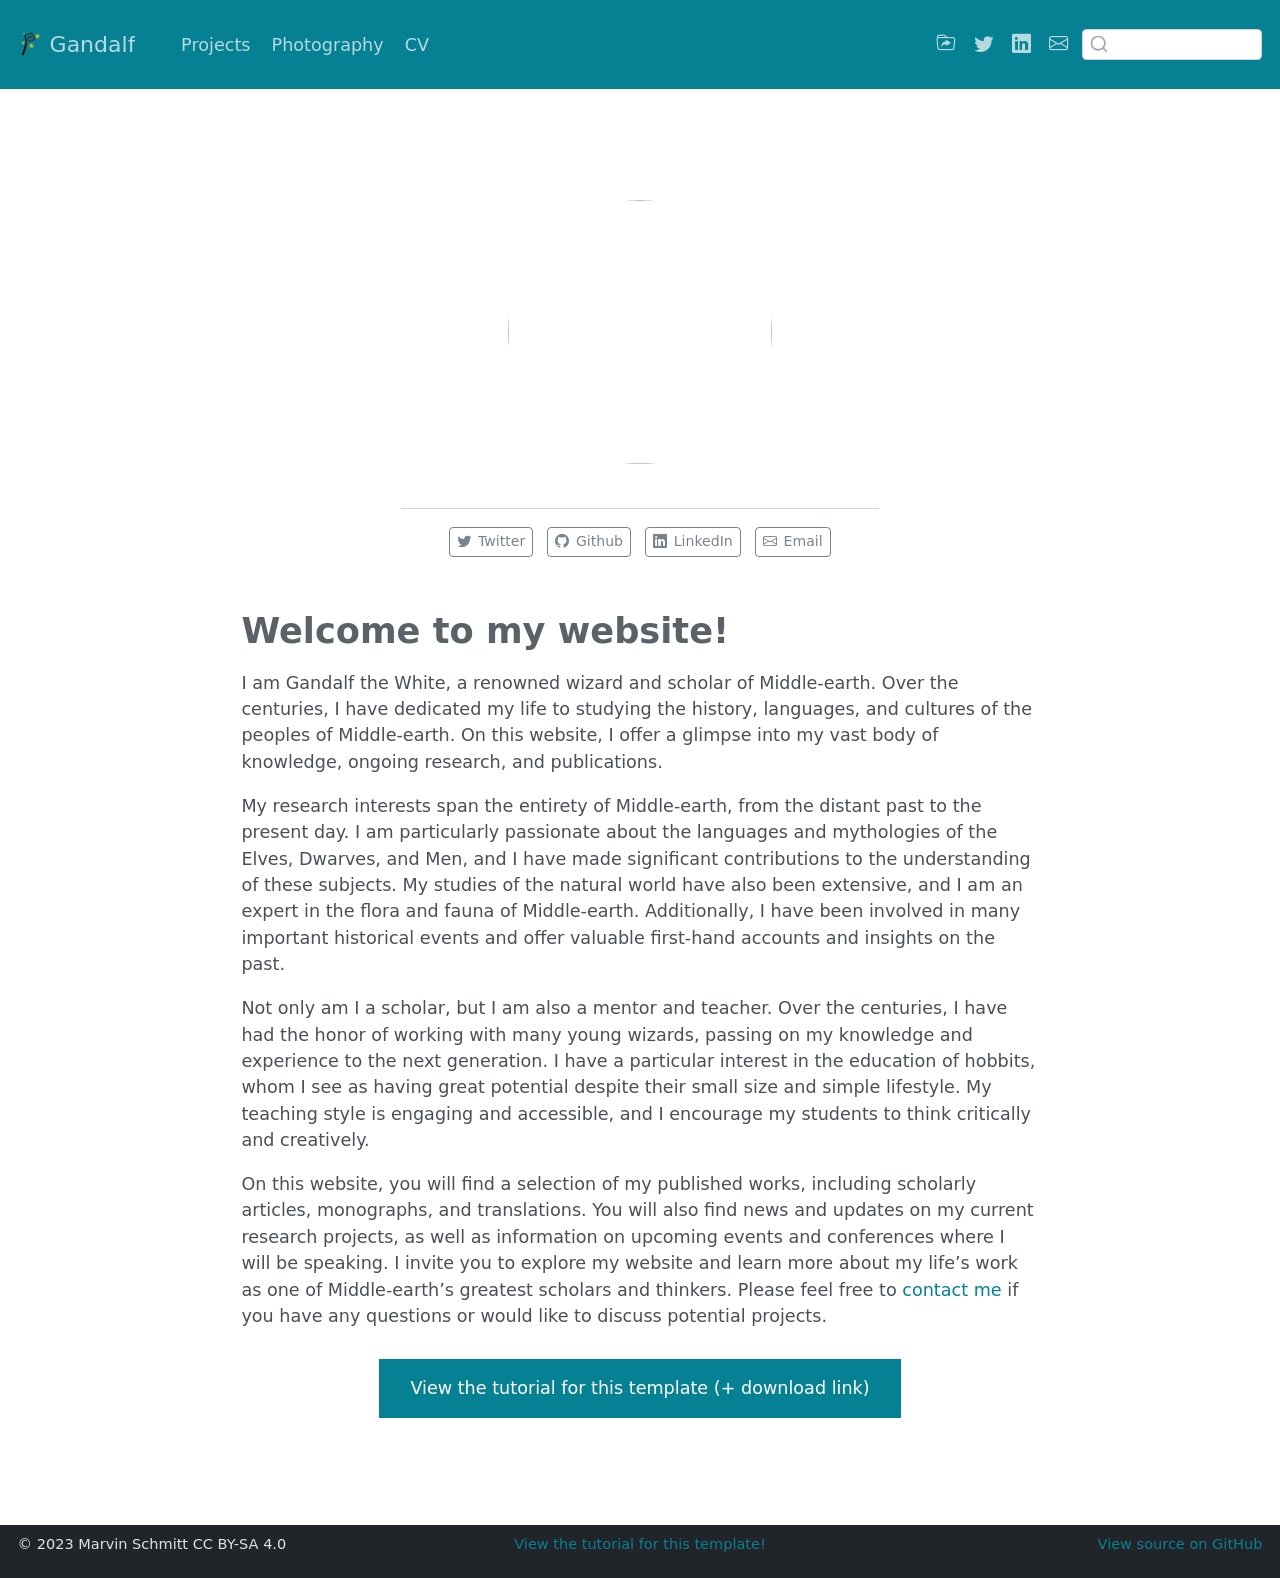
==== docs/index.html @ 6c5ce50c "Add files via upload" ====
<!DOCTYPE html>
<html xmlns="http://www.w3.org/1999/xhtml" lang="en" xml:lang="en"><head>

<meta charset="utf-8">
<meta name="generator" content="quarto-1.3.450">

<meta name="viewport" content="width=device-width, initial-scale=1.0, user-scalable=yes">


<title>Gandalf</title>
<style>
code{white-space: pre-wrap;}
span.smallcaps{font-variant: small-caps;}
div.columns{display: flex; gap: min(4vw, 1.5em);}
div.column{flex: auto; overflow-x: auto;}
div.hanging-indent{margin-left: 1.5em; text-indent: -1.5em;}
ul.task-list{list-style: none;}
ul.task-list li input[type="checkbox"] {
  width: 0.8em;
  margin: 0 0.8em 0.2em -1em; /* quarto-specific, see https://github.com/quarto-dev/quarto-cli/issues/4556 */ 
  vertical-align: middle;
}
</style>


<script src="site_libs/quarto-nav/quarto-nav.js"></script>
<script src="site_libs/clipboard/clipboard.min.js"></script>
<script src="site_libs/quarto-search/autocomplete.umd.js"></script>
<script src="site_libs/quarto-search/fuse.min.js"></script>
<script src="site_libs/quarto-search/quarto-search.js"></script>
<meta name="quarto:offset" content="./">
<link href="./img/favicon.png" rel="icon" type="image/png">
<script src="site_libs/quarto-html/quarto.js"></script>
<script src="site_libs/quarto-html/popper.min.js"></script>
<script src="site_libs/quarto-html/tippy.umd.min.js"></script>
<link href="site_libs/quarto-html/tippy.css" rel="stylesheet">
<link href="site_libs/quarto-html/quarto-syntax-highlighting.css" rel="stylesheet" id="quarto-text-highlighting-styles">
<script src="site_libs/bootstrap/bootstrap.min.js"></script>
<link href="site_libs/bootstrap/bootstrap-icons.css" rel="stylesheet">
<link href="site_libs/bootstrap/bootstrap.min.css" rel="stylesheet" id="quarto-bootstrap" data-mode="light">
<script id="quarto-search-options" type="application/json">{
  "location": "navbar",
  "copy-button": false,
  "collapse-after": 3,
  "panel-placement": "end",
  "type": "textbox",
  "limit": 20,
  "language": {
    "search-no-results-text": "No results",
    "search-matching-documents-text": "matching documents",
    "search-copy-link-title": "Copy link to search",
    "search-hide-matches-text": "Hide additional matches",
    "search-more-match-text": "more match in this document",
    "search-more-matches-text": "more matches in this document",
    "search-clear-button-title": "Clear",
    "search-detached-cancel-button-title": "Cancel",
    "search-submit-button-title": "Submit",
    "search-label": "Search"
  }
}</script>


</head>

<body class="nav-fixed fullcontent">

<div id="quarto-search-results"></div>
  <header id="quarto-header" class="headroom fixed-top">
    <nav class="navbar navbar-expand-lg navbar-dark ">
      <div class="navbar-container container-fluid">
      <div class="navbar-brand-container">
    <a href="./index.html" class="navbar-brand navbar-brand-logo">
    <img src="./img/logo.png" alt="" class="navbar-logo">
    </a>
    <a class="navbar-brand" href="./index.html">
    <span class="navbar-title">Gandalf</span>
    </a>
  </div>
            <div id="quarto-search" class="" title="Search"></div>
          <button class="navbar-toggler" type="button" data-bs-toggle="collapse" data-bs-target="#navbarCollapse" aria-controls="navbarCollapse" aria-expanded="false" aria-label="Toggle navigation" onclick="if (window.quartoToggleHeadroom) { window.quartoToggleHeadroom(); }">
  <span class="navbar-toggler-icon"></span>
</button>
          <div class="collapse navbar-collapse" id="navbarCollapse">
            <ul class="navbar-nav navbar-nav-scroll me-auto">
  <li class="nav-item">
    <a class="nav-link" href="./projects/index.html" rel="" target="">
 <span class="menu-text">Projects</span></a>
  </li>  
  <li class="nav-item">
    <a class="nav-link" href="./photography/index.html" rel="" target="">
 <span class="menu-text">Photography</span></a>
  </li>  
  <li class="nav-item">
    <a class="nav-link" href="./cv/index.html" rel="" target="">
 <span class="menu-text">CV</span></a>
  </li>  
</ul>
            <ul class="navbar-nav navbar-nav-scroll ms-auto">
  <li class="nav-item compact">
    <a class="nav-link" href="https://www.marvinschmitt.com/blog/website-tutorial-quarto/" rel="" target=""><i class="bi bi-folder-symlink" role="img">
</i> 
 <span class="menu-text"></span></a>
  </li>  
  <li class="nav-item compact">
    <a class="nav-link" href="https://twitter.com/MarvinSchmittML" rel="" target=""><i class="bi bi-twitter" role="img">
</i> 
 <span class="menu-text"></span></a>
  </li>  
  <li class="nav-item compact">
    <a class="nav-link" href="https://www.linkedin.com/in/marvin-schmitt-a85b321a2/" rel="" target=""><i class="bi bi-linkedin" role="img">
</i> 
 <span class="menu-text"></span></a>
  </li>  
  <li class="nav-item compact">
    <a class="nav-link" href="mailto:mail.marvinschmitt@gmail.com" rel="" target=""><i class="bi bi-envelope" role="img" aria-label="email">
</i> 
 <span class="menu-text"></span></a>
  </li>  
</ul>
            <div class="quarto-navbar-tools">
</div>
          </div> <!-- /navcollapse -->
      </div> <!-- /container-fluid -->
    </nav>
</header>
<!-- content -->
<div id="quarto-content" class="quarto-container page-columns page-rows-contents page-layout-article page-navbar">
<!-- sidebar -->
<!-- margin-sidebar -->
    
<!-- main -->
<main class="content" id="quarto-document-content">



<div class="quarto-about-jolla">
  <img src="img/my_image.jpg" class="about-image
  round " style="height: 15em; width: 15em;">
 <div id="about-block">
</div> 
  <hr class="about-sep">
   <div class="about-links">
  <a href="https://twitter.com/MarvinSchmittML" class="about-link" rel="" target="">
    <i class="bi bi-twitter"></i>
     <span class="about-link-text">Twitter</span>
  </a>
  <a href="https://github.com/marvinschmitt" class="about-link" rel="" target="">
    <i class="bi bi-github"></i>
     <span class="about-link-text">Github</span>
  </a>
  <a href="https://www.linkedin.com/in/marvin-schmitt-a85b321a2/" class="about-link" rel="" target="">
    <i class="bi bi-linkedin"></i>
     <span class="about-link-text">LinkedIn</span>
  </a>
  <a href="mailto:mail.marvinschmitt@gmail.com" class="about-link" rel="" target="">
    <i class="bi bi-envelope"></i>
     <span class="about-link-text">Email</span>
  </a>
</div>
</div>

<section id="welcome-to-my-website" class="level1">
<h1>Welcome to my website!</h1>
<p>I am Gandalf the White, a renowned wizard and scholar of Middle-earth. Over the centuries, I have dedicated my life to studying the history, languages, and cultures of the peoples of Middle-earth. On this website, I offer a glimpse into my vast body of knowledge, ongoing research, and publications.</p>
<p>My research interests span the entirety of Middle-earth, from the distant past to the present day. I am particularly passionate about the languages and mythologies of the Elves, Dwarves, and Men, and I have made significant contributions to the understanding of these subjects. My studies of the natural world have also been extensive, and I am an expert in the flora and fauna of Middle-earth. Additionally, I have been involved in many important historical events and offer valuable first-hand accounts and insights on the past.</p>
<p>Not only am I a scholar, but I am also a mentor and teacher. Over the centuries, I have had the honor of working with many young wizards, passing on my knowledge and experience to the next generation. I have a particular interest in the education of hobbits, whom I see as having great potential despite their small size and simple lifestyle. My teaching style is engaging and accessible, and I encourage my students to think critically and creatively.</p>
<p>On this website, you will find a selection of my published works, including scholarly articles, monographs, and translations. You will also find news and updates on my current research projects, as well as information on upcoming events and conferences where I will be speaking. I invite you to explore my website and learn more about my life’s work as one of Middle-earth’s greatest scholars and thinkers. Please feel free to <a href="mailto:mail.marvinschmitt@gmail.com">contact me</a> if you have any questions or would like to discuss potential projects.</p>
<div style="margin: 30px; text-align: center;">
<a class="btn btn-primary" href="https://www.marvinschmitt.com/blog/website-tutorial-quarto/" role="button" target="_blank" style="padding: 15px 30px;">View the tutorial for this template (+ download link)</a>
</div>



</section>

</main> <!-- /main -->
<script id="quarto-html-after-body" type="application/javascript">
window.document.addEventListener("DOMContentLoaded", function (event) {
  const toggleBodyColorMode = (bsSheetEl) => {
    const mode = bsSheetEl.getAttribute("data-mode");
    const bodyEl = window.document.querySelector("body");
    if (mode === "dark") {
      bodyEl.classList.add("quarto-dark");
      bodyEl.classList.remove("quarto-light");
    } else {
      bodyEl.classList.add("quarto-light");
      bodyEl.classList.remove("quarto-dark");
    }
  }
  const toggleBodyColorPrimary = () => {
    const bsSheetEl = window.document.querySelector("link#quarto-bootstrap");
    if (bsSheetEl) {
      toggleBodyColorMode(bsSheetEl);
    }
  }
  toggleBodyColorPrimary();  
  const isCodeAnnotation = (el) => {
    for (const clz of el.classList) {
      if (clz.startsWith('code-annotation-')) {                     
        return true;
      }
    }
    return false;
  }
  const clipboard = new window.ClipboardJS('.code-copy-button', {
    text: function(trigger) {
      const codeEl = trigger.previousElementSibling.cloneNode(true);
      for (const childEl of codeEl.children) {
        if (isCodeAnnotation(childEl)) {
          childEl.remove();
        }
      }
      return codeEl.innerText;
    }
  });
  clipboard.on('success', function(e) {
    // button target
    const button = e.trigger;
    // don't keep focus
    button.blur();
    // flash "checked"
    button.classList.add('code-copy-button-checked');
    var currentTitle = button.getAttribute("title");
    button.setAttribute("title", "Copied!");
    let tooltip;
    if (window.bootstrap) {
      button.setAttribute("data-bs-toggle", "tooltip");
      button.setAttribute("data-bs-placement", "left");
      button.setAttribute("data-bs-title", "Copied!");
      tooltip = new bootstrap.Tooltip(button, 
        { trigger: "manual", 
          customClass: "code-copy-button-tooltip",
          offset: [0, -8]});
      tooltip.show();    
    }
    setTimeout(function() {
      if (tooltip) {
        tooltip.hide();
        button.removeAttribute("data-bs-title");
        button.removeAttribute("data-bs-toggle");
        button.removeAttribute("data-bs-placement");
      }
      button.setAttribute("title", currentTitle);
      button.classList.remove('code-copy-button-checked');
    }, 1000);
    // clear code selection
    e.clearSelection();
  });
  function tippyHover(el, contentFn) {
    const config = {
      allowHTML: true,
      content: contentFn,
      maxWidth: 500,
      delay: 100,
      arrow: false,
      appendTo: function(el) {
          return el.parentElement;
      },
      interactive: true,
      interactiveBorder: 10,
      theme: 'quarto',
      placement: 'bottom-start'
    };
    window.tippy(el, config); 
  }
  const noterefs = window.document.querySelectorAll('a[role="doc-noteref"]');
  for (var i=0; i<noterefs.length; i++) {
    const ref = noterefs[i];
    tippyHover(ref, function() {
      // use id or data attribute instead here
      let href = ref.getAttribute('data-footnote-href') || ref.getAttribute('href');
      try { href = new URL(href).hash; } catch {}
      const id = href.replace(/^#\/?/, "");
      const note = window.document.getElementById(id);
      return note.innerHTML;
    });
  }
      let selectedAnnoteEl;
      const selectorForAnnotation = ( cell, annotation) => {
        let cellAttr = 'data-code-cell="' + cell + '"';
        let lineAttr = 'data-code-annotation="' +  annotation + '"';
        const selector = 'span[' + cellAttr + '][' + lineAttr + ']';
        return selector;
      }
      const selectCodeLines = (annoteEl) => {
        const doc = window.document;
        const targetCell = annoteEl.getAttribute("data-target-cell");
        const targetAnnotation = annoteEl.getAttribute("data-target-annotation");
        const annoteSpan = window.document.querySelector(selectorForAnnotation(targetCell, targetAnnotation));
        const lines = annoteSpan.getAttribute("data-code-lines").split(",");
        const lineIds = lines.map((line) => {
          return targetCell + "-" + line;
        })
        let top = null;
        let height = null;
        let parent = null;
        if (lineIds.length > 0) {
            //compute the position of the single el (top and bottom and make a div)
            const el = window.document.getElementById(lineIds[0]);
            top = el.offsetTop;
            height = el.offsetHeight;
            parent = el.parentElement.parentElement;
          if (lineIds.length > 1) {
            const lastEl = window.document.getElementById(lineIds[lineIds.length - 1]);
            const bottom = lastEl.offsetTop + lastEl.offsetHeight;
            height = bottom - top;
          }
          if (top !== null && height !== null && parent !== null) {
            // cook up a div (if necessary) and position it 
            let div = window.document.getElementById("code-annotation-line-highlight");
            if (div === null) {
              div = window.document.createElement("div");
              div.setAttribute("id", "code-annotation-line-highlight");
              div.style.position = 'absolute';
              parent.appendChild(div);
            }
            div.style.top = top - 2 + "px";
            div.style.height = height + 4 + "px";
            let gutterDiv = window.document.getElementById("code-annotation-line-highlight-gutter");
            if (gutterDiv === null) {
              gutterDiv = window.document.createElement("div");
              gutterDiv.setAttribute("id", "code-annotation-line-highlight-gutter");
              gutterDiv.style.position = 'absolute';
              const codeCell = window.document.getElementById(targetCell);
              const gutter = codeCell.querySelector('.code-annotation-gutter');
              gutter.appendChild(gutterDiv);
            }
            gutterDiv.style.top = top - 2 + "px";
            gutterDiv.style.height = height + 4 + "px";
          }
          selectedAnnoteEl = annoteEl;
        }
      };
      const unselectCodeLines = () => {
        const elementsIds = ["code-annotation-line-highlight", "code-annotation-line-highlight-gutter"];
        elementsIds.forEach((elId) => {
          const div = window.document.getElementById(elId);
          if (div) {
            div.remove();
          }
        });
        selectedAnnoteEl = undefined;
      };
      // Attach click handler to the DT
      const annoteDls = window.document.querySelectorAll('dt[data-target-cell]');
      for (const annoteDlNode of annoteDls) {
        annoteDlNode.addEventListener('click', (event) => {
          const clickedEl = event.target;
          if (clickedEl !== selectedAnnoteEl) {
            unselectCodeLines();
            const activeEl = window.document.querySelector('dt[data-target-cell].code-annotation-active');
            if (activeEl) {
              activeEl.classList.remove('code-annotation-active');
            }
            selectCodeLines(clickedEl);
            clickedEl.classList.add('code-annotation-active');
          } else {
            // Unselect the line
            unselectCodeLines();
            clickedEl.classList.remove('code-annotation-active');
          }
        });
      }
  const findCites = (el) => {
    const parentEl = el.parentElement;
    if (parentEl) {
      const cites = parentEl.dataset.cites;
      if (cites) {
        return {
          el,
          cites: cites.split(' ')
        };
      } else {
        return findCites(el.parentElement)
      }
    } else {
      return undefined;
    }
  };
  var bibliorefs = window.document.querySelectorAll('a[role="doc-biblioref"]');
  for (var i=0; i<bibliorefs.length; i++) {
    const ref = bibliorefs[i];
    const citeInfo = findCites(ref);
    if (citeInfo) {
      tippyHover(citeInfo.el, function() {
        var popup = window.document.createElement('div');
        citeInfo.cites.forEach(function(cite) {
          var citeDiv = window.document.createElement('div');
          citeDiv.classList.add('hanging-indent');
          citeDiv.classList.add('csl-entry');
          var biblioDiv = window.document.getElementById('ref-' + cite);
          if (biblioDiv) {
            citeDiv.innerHTML = biblioDiv.innerHTML;
          }
          popup.appendChild(citeDiv);
        });
        return popup.innerHTML;
      });
    }
  }
});
</script>
</div> <!-- /content -->
<footer class="footer">
  <div class="nav-footer">
    <div class="nav-footer-left"><span class="faux-block">© 2023 Marvin Schmitt CC BY-SA 4.0</span></div>   
    <div class="nav-footer-center"><span class="faux-block"><a href="https://www.marvinschmitt.com/blog/website-tutorial-quarto/">View the tutorial for this template!</a></span></div>
    <div class="nav-footer-right"><span class="faux-block"><a href="https://github.com/marvinschmitt/quarto-website-template/">View source on GitHub</a></span></div>
  </div>
</footer>



</body></html>
---- docs/site_libs/quarto-html/tippy.css ----
.tippy-box[data-animation=fade][data-state=hidden]{opacity:0}[data-tippy-root]{max-width:calc(100vw - 10px)}.tippy-box{position:relative;background-color:#333;color:#fff;border-radius:4px;font-size:14px;line-height:1.4;white-space:normal;outline:0;transition-property:transform,visibility,opacity}.tippy-box[data-placement^=top]>.tippy-arrow{bottom:0}.tippy-box[data-placement^=top]>.tippy-arrow:before{bottom:-7px;left:0;border-width:8px 8px 0;border-top-color:initial;transform-origin:center top}.tippy-box[data-placement^=bottom]>.tippy-arrow{top:0}.tippy-box[data-placement^=bottom]>.tippy-arrow:before{top:-7px;left:0;border-width:0 8px 8px;border-bottom-color:initial;transform-origin:center bottom}.tippy-box[data-placement^=left]>.tippy-arrow{right:0}.tippy-box[data-placement^=left]>.tippy-arrow:before{border-width:8px 0 8px 8px;border-left-color:initial;right:-7px;transform-origin:center left}.tippy-box[data-placement^=right]>.tippy-arrow{left:0}.tippy-box[data-placement^=right]>.tippy-arrow:before{left:-7px;border-width:8px 8px 8px 0;border-right-color:initial;transform-origin:center right}.tippy-box[data-inertia][data-state=visible]{transition-timing-function:cubic-bezier(.54,1.5,.38,1.11)}.tippy-arrow{width:16px;height:16px;color:#333}.tippy-arrow:before{content:"";position:absolute;border-color:transparent;border-style:solid}.tippy-content{position:relative;padding:5px 9px;z-index:1}
---- docs/site_libs/quarto-html/quarto-syntax-highlighting.css ----
/* quarto syntax highlight colors */
:root {
  --quarto-hl-ot-color: #003B4F;
  --quarto-hl-at-color: #657422;
  --quarto-hl-ss-color: #20794D;
  --quarto-hl-an-color: #5E5E5E;
  --quarto-hl-fu-color: #4758AB;
  --quarto-hl-st-color: #20794D;
  --quarto-hl-cf-color: #003B4F;
  --quarto-hl-op-color: #5E5E5E;
  --quarto-hl-er-color: #AD0000;
  --quarto-hl-bn-color: #AD0000;
  --quarto-hl-al-color: #AD0000;
  --quarto-hl-va-color: #111111;
  --quarto-hl-bu-color: inherit;
  --quarto-hl-ex-color: inherit;
  --quarto-hl-pp-color: #AD0000;
  --quarto-hl-in-color: #5E5E5E;
  --quarto-hl-vs-color: #20794D;
  --quarto-hl-wa-color: #5E5E5E;
  --quarto-hl-do-color: #5E5E5E;
  --quarto-hl-im-color: #00769E;
  --quarto-hl-ch-color: #20794D;
  --quarto-hl-dt-color: #AD0000;
  --quarto-hl-fl-color: #AD0000;
  --quarto-hl-co-color: #5E5E5E;
  --quarto-hl-cv-color: #5E5E5E;
  --quarto-hl-cn-color: #8f5902;
  --quarto-hl-sc-color: #5E5E5E;
  --quarto-hl-dv-color: #AD0000;
  --quarto-hl-kw-color: #003B4F;
}

/* other quarto variables */
:root {
  --quarto-font-monospace: SFMono-Regular, Menlo, Monaco, Consolas, "Liberation Mono", "Courier New", monospace;
}

pre > code.sourceCode > span {
  color: #003B4F;
}

code span {
  color: #003B4F;
}

code.sourceCode > span {
  color: #003B4F;
}

div.sourceCode,
div.sourceCode pre.sourceCode {
  color: #003B4F;
}

code span.ot {
  color: #003B4F;
  font-style: inherit;
}

code span.at {
  color: #657422;
  font-style: inherit;
}

code span.ss {
  color: #20794D;
  font-style: inherit;
}

code span.an {
  color: #5E5E5E;
  font-style: inherit;
}

code span.fu {
  color: #4758AB;
  font-style: inherit;
}

code span.st {
  color: #20794D;
  font-style: inherit;
}

code span.cf {
  color: #003B4F;
  font-style: inherit;
}

code span.op {
  color: #5E5E5E;
  font-style: inherit;
}

code span.er {
  color: #AD0000;
  font-style: inherit;
}

code span.bn {
  color: #AD0000;
  font-style: inherit;
}

code span.al {
  color: #AD0000;
  font-style: inherit;
}

code span.va {
  color: #111111;
  font-style: inherit;
}

code span.bu {
  font-style: inherit;
}

code span.ex {
  font-style: inherit;
}

code span.pp {
  color: #AD0000;
  font-style: inherit;
}

code span.in {
  color: #5E5E5E;
  font-style: inherit;
}

code span.vs {
  color: #20794D;
  font-style: inherit;
}

code span.wa {
  color: #5E5E5E;
  font-style: italic;
}

code span.do {
  color: #5E5E5E;
  font-style: italic;
}

code span.im {
  color: #00769E;
  font-style: inherit;
}

code span.ch {
  color: #20794D;
  font-style: inherit;
}

code span.dt {
  color: #AD0000;
  font-style: inherit;
}

code span.fl {
  color: #AD0000;
  font-style: inherit;
}

code span.co {
  color: #5E5E5E;
  font-style: inherit;
}

code span.cv {
  color: #5E5E5E;
  font-style: italic;
}

code span.cn {
  color: #8f5902;
  font-style: inherit;
}

code span.sc {
  color: #5E5E5E;
  font-style: inherit;
}

code span.dv {
  color: #AD0000;
  font-style: inherit;
}

code span.kw {
  color: #003B4F;
  font-style: inherit;
}

.prevent-inlining {
  content: "</";
}

/*# sourceMappingURL=debc5d5d77c3f9108843748ff7464032.css.map */
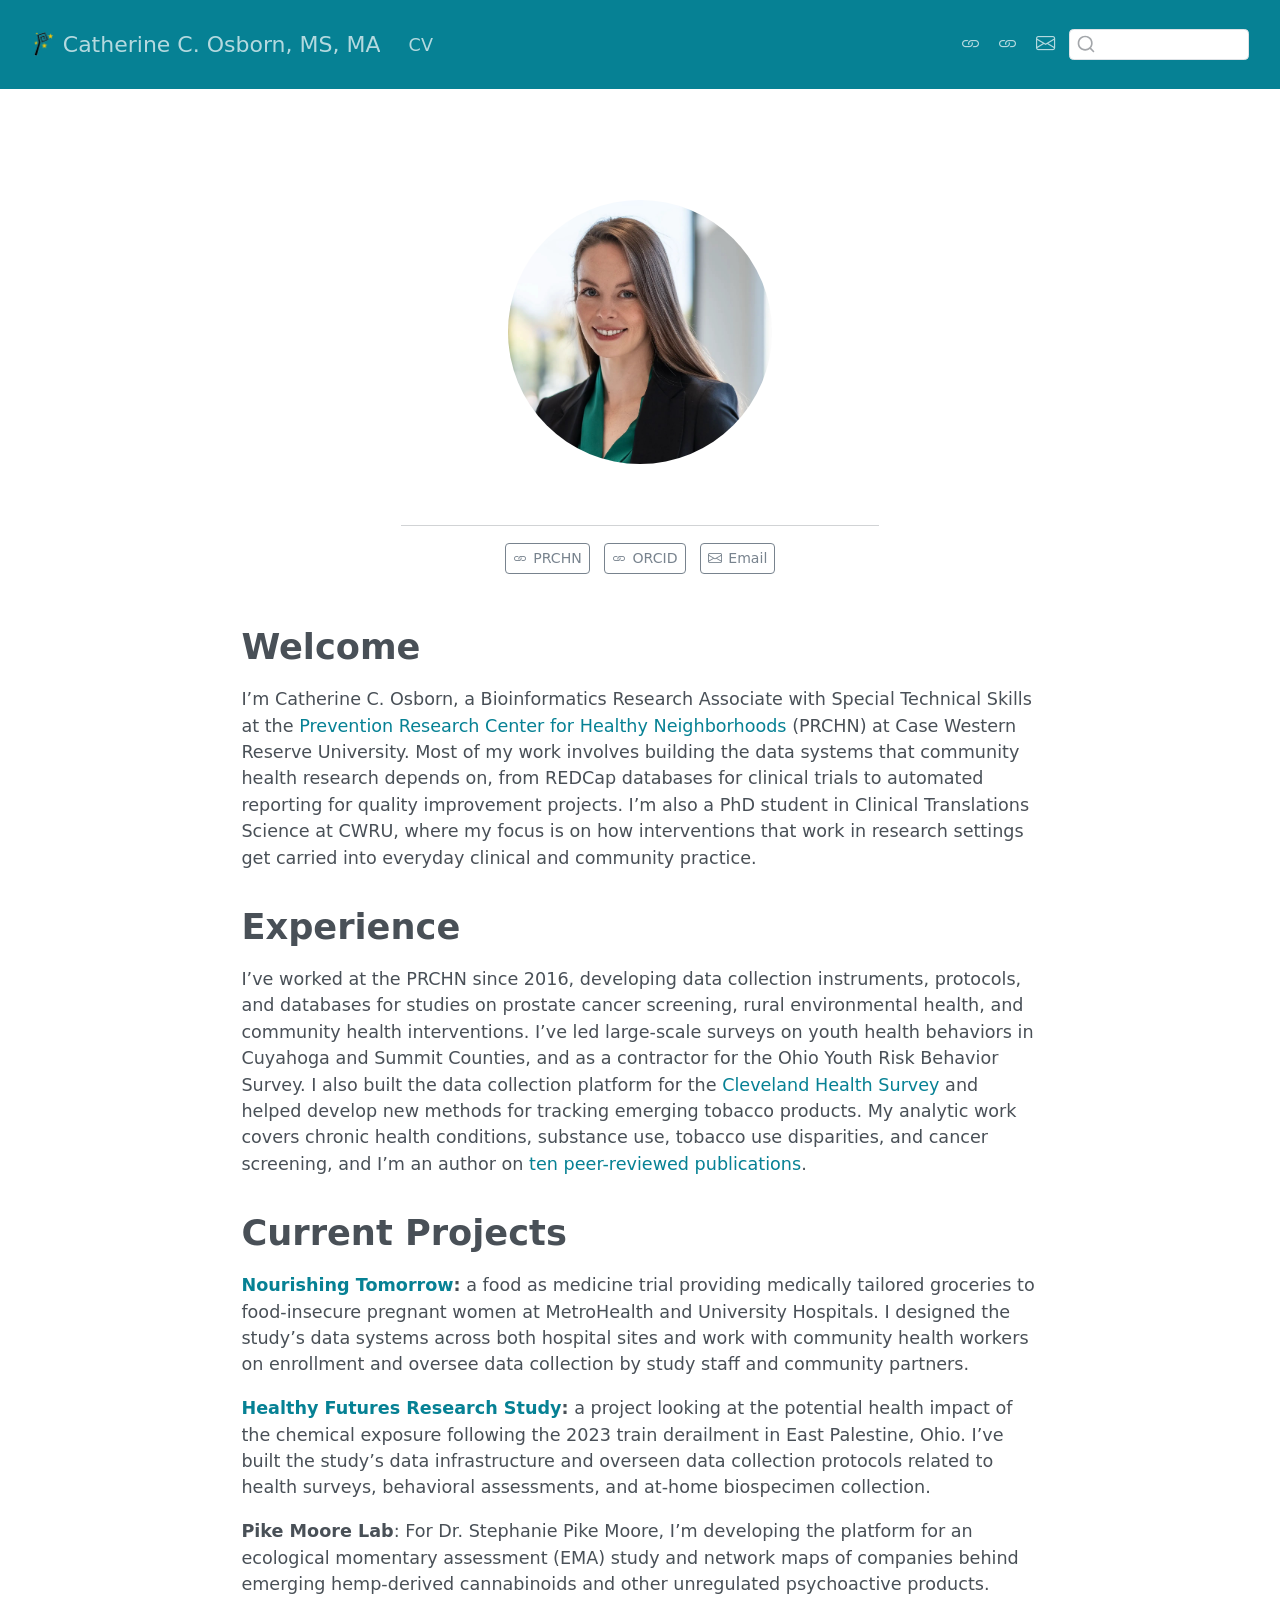
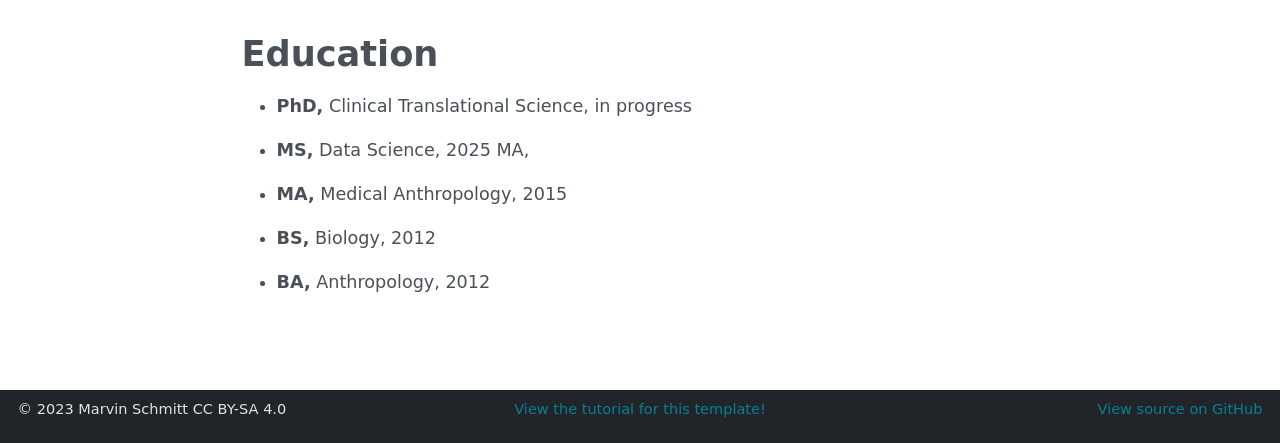
==== commit fc546a48: "Add files via upload" ====
--- a/docs/index.html
+++ b/docs/index.html
@@ -2,17 +2,23 @@
 <html xmlns="http://www.w3.org/1999/xhtml" lang="en" xml:lang="en"><head>
 
 <meta charset="utf-8">
-<meta name="generator" content="quarto-1.3.450">
+<meta name="generator" content="quarto-1.10.18">
 
 <meta name="viewport" content="width=device-width, initial-scale=1.0, user-scalable=yes">
 
 
-<title>Gandalf</title>
+<title>Catherine C. Osborn, MS, MA</title>
 <style>
-code{white-space: pre-wrap;}
+/* Default styles provided by pandoc.
+** See https://pandoc.org/MANUAL.html#variables-for-html for config info.
+*/
 span.smallcaps{font-variant: small-caps;}
-div.columns{display: flex; gap: min(4vw, 1.5em);}
-div.column{flex: auto; overflow-x: auto;}
+div.columns{display: flex; gap: 1.5em;}
+div.column{flex: auto;}
+@media screen {
+div.columns{gap: min(4vw, 1.5em);}
+div.column{overflow-x: auto;}
+}
 div.hanging-indent{margin-left: 1.5em; text-indent: -1.5em;}
 ul.task-list{list-style: none;}
 ul.task-list li input[type="checkbox"] {
@@ -30,21 +36,27 @@
 <script src="site_libs/quarto-search/quarto-search.js"></script>
 <meta name="quarto:offset" content="./">
 <link href="./img/favicon.png" rel="icon" type="image/png">
-<script src="site_libs/quarto-html/quarto.js"></script>
+<script src="site_libs/quarto-html/quarto.js" type="module"></script>
+<script src="site_libs/quarto-html/tabsets/tabsets.js" type="module"></script>
 <script src="site_libs/quarto-html/popper.min.js"></script>
 <script src="site_libs/quarto-html/tippy.umd.min.js"></script>
 <link href="site_libs/quarto-html/tippy.css" rel="stylesheet">
-<link href="site_libs/quarto-html/quarto-syntax-highlighting.css" rel="stylesheet" id="quarto-text-highlighting-styles">
+<link href="site_libs/quarto-html/quarto-syntax-highlighting-64a204ab8560d761af7679ceaba22944.css" rel="stylesheet" id="quarto-text-highlighting-styles">
 <script src="site_libs/bootstrap/bootstrap.min.js"></script>
 <link href="site_libs/bootstrap/bootstrap-icons.css" rel="stylesheet">
-<link href="site_libs/bootstrap/bootstrap.min.css" rel="stylesheet" id="quarto-bootstrap" data-mode="light">
+<link href="site_libs/bootstrap/bootstrap-b8b36463dbcfc0c9443b5ac0874d65e4.min.css" rel="stylesheet" append-hash="true" id="quarto-bootstrap" data-mode="light">
 <script id="quarto-search-options" type="application/json">{
   "location": "navbar",
   "copy-button": false,
   "collapse-after": 3,
   "panel-placement": "end",
   "type": "textbox",
-  "limit": 20,
+  "limit": 50,
+  "keyboard-shortcut": [
+    "f",
+    "/",
+    "s"
+  ],
   "language": {
     "search-no-results-text": "No results",
     "search-matching-documents-text": "matching documents",
@@ -53,6 +65,7 @@
     "search-more-match-text": "more match in this document",
     "search-more-matches-text": "more matches in this document",
     "search-clear-button-title": "Clear",
+    "search-text-placeholder": "",
     "search-detached-cancel-button-title": "Cancel",
     "search-submit-button-title": "Submit",
     "search-label": "Search"
@@ -62,64 +75,52 @@
 
 </head>
 
-<body class="nav-fixed fullcontent">
+<body class="nav-fixed fullcontent quarto-light">
 
 <div id="quarto-search-results"></div>
   <header id="quarto-header" class="headroom fixed-top">
-    <nav class="navbar navbar-expand-lg navbar-dark ">
+    <nav class="navbar navbar-expand-lg " data-bs-theme="dark">
       <div class="navbar-container container-fluid">
-      <div class="navbar-brand-container">
+      <div class="navbar-brand-container mx-auto">
     <a href="./index.html" class="navbar-brand navbar-brand-logo">
-    <img src="./img/logo.png" alt="" class="navbar-logo">
+    <img src="./img/logo.png" alt="" class="navbar-logo light-content">
+    <img src="./img/logo.png" alt="" class="navbar-logo dark-content">
     </a>
     <a class="navbar-brand" href="./index.html">
-    <span class="navbar-title">Gandalf</span>
+    <span class="navbar-title">Catherine C. Osborn, MS, MA</span>
     </a>
   </div>
             <div id="quarto-search" class="" title="Search"></div>
-          <button class="navbar-toggler" type="button" data-bs-toggle="collapse" data-bs-target="#navbarCollapse" aria-controls="navbarCollapse" aria-expanded="false" aria-label="Toggle navigation" onclick="if (window.quartoToggleHeadroom) { window.quartoToggleHeadroom(); }">
+          <button class="navbar-toggler" type="button" data-bs-toggle="collapse" data-bs-target="#navbarCollapse" aria-controls="navbarCollapse" role="menu" aria-expanded="false" aria-label="Toggle navigation" onclick="if (window.quartoToggleHeadroom) { window.quartoToggleHeadroom(); }">
   <span class="navbar-toggler-icon"></span>
 </button>
           <div class="collapse navbar-collapse" id="navbarCollapse">
             <ul class="navbar-nav navbar-nav-scroll me-auto">
   <li class="nav-item">
-    <a class="nav-link" href="./projects/index.html" rel="" target="">
- <span class="menu-text">Projects</span></a>
-  </li>  
-  <li class="nav-item">
-    <a class="nav-link" href="./photography/index.html" rel="" target="">
- <span class="menu-text">Photography</span></a>
-  </li>  
-  <li class="nav-item">
-    <a class="nav-link" href="./cv/index.html" rel="" target="">
- <span class="menu-text">CV</span></a>
+    <a class="nav-link" href="./cv/index.html"> 
+<span class="menu-text">CV</span></a>
   </li>  
 </ul>
             <ul class="navbar-nav navbar-nav-scroll ms-auto">
   <li class="nav-item compact">
-    <a class="nav-link" href="https://www.marvinschmitt.com/blog/website-tutorial-quarto/" rel="" target=""><i class="bi bi-folder-symlink" role="img">
+    <a class="nav-link" href="https://prchn.org/"> <i class="bi bi-link" role="img">
 </i> 
- <span class="menu-text"></span></a>
+<span class="menu-text"></span></a>
   </li>  
   <li class="nav-item compact">
-    <a class="nav-link" href="https://twitter.com/MarvinSchmittML" rel="" target=""><i class="bi bi-twitter" role="img">
+    <a class="nav-link" href="https://orcid.org/0000-0001-6162-7315"> <i class="bi bi-link" role="img">
 </i> 
- <span class="menu-text"></span></a>
+<span class="menu-text"></span></a>
   </li>  
   <li class="nav-item compact">
-    <a class="nav-link" href="https://www.linkedin.com/in/marvin-schmitt-a85b321a2/" rel="" target=""><i class="bi bi-linkedin" role="img">
+    <a class="nav-link" href="mailto:catherine.osborn@case.edu"> <i class="bi bi-envelope" role="img" aria-label="email">
 </i> 
- <span class="menu-text"></span></a>
-  </li>  
-  <li class="nav-item compact">
-    <a class="nav-link" href="mailto:mail.marvinschmitt@gmail.com" rel="" target=""><i class="bi bi-envelope" role="img" aria-label="email">
-</i> 
- <span class="menu-text"></span></a>
+<span class="menu-text"></span></a>
   </li>  
 </ul>
+          </div> <!-- /navcollapse -->
             <div class="quarto-navbar-tools">
 </div>
-          </div> <!-- /navcollapse -->
       </div> <!-- /container-fluid -->
     </nav>
 </header>
@@ -133,41 +134,52 @@
 
 
 
+
 <div class="quarto-about-jolla">
-  <img src="img/my_image.jpg" class="about-image
+  <img src="img/cosborn.jpeg" class="about-image
   round " style="height: 15em; width: 15em;">
- <div id="about-block">
+ <header id="title-block-header" class="quarto-title-block"></header><div id="about-block">
 </div> 
   <hr class="about-sep">
    <div class="about-links">
-  <a href="https://twitter.com/MarvinSchmittML" class="about-link" rel="" target="">
-    <i class="bi bi-twitter"></i>
-     <span class="about-link-text">Twitter</span>
+  <a href="https://prchn.org/" class="about-link" rel="" target="">
+    <i class="bi bi-link"></i>
+     <span class="about-link-text">PRCHN</span>
   </a>
-  <a href="https://github.com/marvinschmitt" class="about-link" rel="" target="">
-    <i class="bi bi-github"></i>
-     <span class="about-link-text">Github</span>
+  <a href="https://orcid.org/0000-0001-6162-7315" class="about-link" rel="" target="">
+    <i class="bi bi-link"></i>
+     <span class="about-link-text">ORCID</span>
   </a>
-  <a href="https://www.linkedin.com/in/marvin-schmitt-a85b321a2/" class="about-link" rel="" target="">
-    <i class="bi bi-linkedin"></i>
-     <span class="about-link-text">LinkedIn</span>
-  </a>
-  <a href="mailto:mail.marvinschmitt@gmail.com" class="about-link" rel="" target="">
+  <a href="mailto:catherine.osborn@case.edu" class="about-link" rel="" target="">
     <i class="bi bi-envelope"></i>
      <span class="about-link-text">Email</span>
   </a>
 </div>
 </div>
 
-<section id="welcome-to-my-website" class="level1">
-<h1>Welcome to my website!</h1>
-<p>I am Gandalf the White, a renowned wizard and scholar of Middle-earth. Over the centuries, I have dedicated my life to studying the history, languages, and cultures of the peoples of Middle-earth. On this website, I offer a glimpse into my vast body of knowledge, ongoing research, and publications.</p>
-<p>My research interests span the entirety of Middle-earth, from the distant past to the present day. I am particularly passionate about the languages and mythologies of the Elves, Dwarves, and Men, and I have made significant contributions to the understanding of these subjects. My studies of the natural world have also been extensive, and I am an expert in the flora and fauna of Middle-earth. Additionally, I have been involved in many important historical events and offer valuable first-hand accounts and insights on the past.</p>
-<p>Not only am I a scholar, but I am also a mentor and teacher. Over the centuries, I have had the honor of working with many young wizards, passing on my knowledge and experience to the next generation. I have a particular interest in the education of hobbits, whom I see as having great potential despite their small size and simple lifestyle. My teaching style is engaging and accessible, and I encourage my students to think critically and creatively.</p>
-<p>On this website, you will find a selection of my published works, including scholarly articles, monographs, and translations. You will also find news and updates on my current research projects, as well as information on upcoming events and conferences where I will be speaking. I invite you to explore my website and learn more about my life’s work as one of Middle-earth’s greatest scholars and thinkers. Please feel free to <a href="mailto:mail.marvinschmitt@gmail.com">contact me</a> if you have any questions or would like to discuss potential projects.</p>
-<div style="margin: 30px; text-align: center;">
-<a class="btn btn-primary" href="https://www.marvinschmitt.com/blog/website-tutorial-quarto/" role="button" target="_blank" style="padding: 15px 30px;">View the tutorial for this template (+ download link)</a>
-</div>
+<section id="welcome" class="level1">
+<h1>Welcome</h1>
+<p>I’m Catherine C. Osborn, a Bioinformatics Research Associate with Special Technical Skills at the <a href="https://prchn.org/">Prevention Research Center for Healthy Neighborhoods</a> (PRCHN) at Case Western Reserve University. Most of my work involves building the data systems that community health research depends on, from REDCap databases for clinical trials to automated reporting for quality improvement projects. I’m also a PhD student in Clinical Translations Science at CWRU, where my focus is on how interventions that work in research settings get carried into everyday clinical and community practice.</p>
+</section>
+<section id="experience" class="level1">
+<h1>Experience</h1>
+<p>I’ve worked at the PRCHN since 2016, developing data collection instruments, protocols, and databases for studies on prostate cancer screening, rural environmental health, and community health interventions. I’ve led large-scale surveys on youth health behaviors in Cuyahoga and Summit Counties, and as a contractor for the Ohio Youth Risk Behavior Survey. I also built the data collection platform for the <a href="https://prchn.org/clehealthsurvey/">Cleveland Health Survey</a> and helped develop new methods for tracking emerging tobacco products. My analytic work covers chronic health conditions, substance use, tobacco use disparities, and cancer screening, and I’m an author on <a href="https://orcid.org/0000-0001-6162-7315">ten peer-reviewed publications</a>.</p>
+</section>
+<section id="current-projects" class="level1">
+<h1>Current Projects</h1>
+<p><a href="https://case.edu/medicine/about/newsroom/our-latest-news/food-medicine-program-awarded-38m-federal-grant-support-health-and-nutrition-low-income-high-risk-pregnant-women"><strong>Nourishing Tomorrow</strong></a><strong>:</strong> a food as medicine trial providing medically tailored groceries to food-insecure pregnant women at MetroHealth and University Hospitals. I designed the study’s data systems across both hospital sites and work with community health workers on enrollment and oversee data collection by study staff and community partners.</p>
+<p><a href="https://case.edu/cancer/connect-community/healthy-futures-research"><strong>Healthy Futures Research Study</strong></a><strong>:</strong> a project looking at the potential health impact of the chemical exposure following the 2023 train derailment in East Palestine, Ohio. I’ve built the study’s data infrastructure and overseen data collection protocols related to health surveys, behavioral assessments, and at-home biospecimen collection.</p>
+<p><strong>Pike Moore Lab</strong>: For Dr.&nbsp;Stephanie Pike Moore, I’m developing the platform for an ecological momentary assessment (EMA) study and network maps of companies behind emerging hemp-derived cannabinoids and other unregulated psychoactive products.</p>
+</section>
+<section id="education" class="level1">
+<h1>Education</h1>
+<ul>
+<li><p><strong>PhD,</strong> Clinical Translational Science, in progress</p></li>
+<li><p><strong>MS,</strong> Data Science, 2025 MA,</p></li>
+<li><p><strong>MA,</strong> Medical Anthropology, 2015</p></li>
+<li><p><strong>BS,</strong> Biology, 2012</p></li>
+<li><p><strong>BA,</strong> Anthropology, 2012</p></li>
+</ul>
 
 
 
@@ -175,36 +187,51 @@
 
 </main> <!-- /main -->
 <script id="quarto-html-after-body" type="application/javascript">
-window.document.addEventListener("DOMContentLoaded", function (event) {
-  const toggleBodyColorMode = (bsSheetEl) => {
-    const mode = bsSheetEl.getAttribute("data-mode");
-    const bodyEl = window.document.querySelector("body");
-    if (mode === "dark") {
-      bodyEl.classList.add("quarto-dark");
-      bodyEl.classList.remove("quarto-light");
-    } else {
-      bodyEl.classList.add("quarto-light");
-      bodyEl.classList.remove("quarto-dark");
-    }
-  }
-  const toggleBodyColorPrimary = () => {
-    const bsSheetEl = window.document.querySelector("link#quarto-bootstrap");
-    if (bsSheetEl) {
-      toggleBodyColorMode(bsSheetEl);
-    }
-  }
-  toggleBodyColorPrimary();  
-  const isCodeAnnotation = (el) => {
-    for (const clz of el.classList) {
-      if (clz.startsWith('code-annotation-')) {                     
-        return true;
-      }
-    }
-    return false;
-  }
-  const clipboard = new window.ClipboardJS('.code-copy-button', {
-    text: function(trigger) {
-      const codeEl = trigger.previousElementSibling.cloneNode(true);
+  window.document.addEventListener("DOMContentLoaded", function (event) {
+    const isCodeAnnotation = (el) => {
+      for (const clz of el.classList) {
+        if (clz.startsWith('code-annotation-')) {                     
+          return true;
+        }
+      }
+      return false;
+    }
+    const onCopySuccess = function(e) {
+      // button target
+      const button = e.trigger;
+      // don't keep focus
+      button.blur();
+      // flash "checked"
+      button.classList.add('code-copy-button-checked');
+      var currentTitle = button.getAttribute("title");
+      button.setAttribute("title", "Copied!");
+      let tooltip;
+      if (window.bootstrap) {
+        button.setAttribute("data-bs-toggle", "tooltip");
+        button.setAttribute("data-bs-placement", "left");
+        button.setAttribute("data-bs-title", "Copied!");
+        tooltip = new bootstrap.Tooltip(button, 
+          { trigger: "manual", 
+            customClass: "code-copy-button-tooltip",
+            offset: [0, -8]});
+        tooltip.show();    
+      }
+      setTimeout(function() {
+        if (tooltip) {
+          tooltip.hide();
+          button.removeAttribute("data-bs-title");
+          button.removeAttribute("data-bs-toggle");
+          button.removeAttribute("data-bs-placement");
+        }
+        button.setAttribute("title", currentTitle);
+        button.classList.remove('code-copy-button-checked');
+      }, 1000);
+      // clear code selection
+      e.clearSelection();
+    }
+    const getTextToCopy = function(trigger) {
+      const outerScaffold = trigger.parentElement.cloneNode(true);
+      const codeEl = outerScaffold.querySelector('code');
       for (const childEl of codeEl.children) {
         if (isCodeAnnotation(childEl)) {
           childEl.remove();
@@ -212,203 +239,362 @@
       }
       return codeEl.innerText;
     }
+    const clipboard = new window.ClipboardJS('.code-copy-button:not([data-in-quarto-modal])', {
+      text: getTextToCopy
+    });
+    clipboard.on('success', onCopySuccess);
+    if (window.document.getElementById('quarto-embedded-source-code-modal')) {
+      const clipboardModal = new window.ClipboardJS('.code-copy-button[data-in-quarto-modal]', {
+        text: getTextToCopy,
+        container: window.document.getElementById('quarto-embedded-source-code-modal')
+      });
+      clipboardModal.on('success', onCopySuccess);
+    }
+      var localhostRegex = new RegExp(/^(?:http|https):\/\/localhost\:?[0-9]*\//);
+      var mailtoRegex = new RegExp(/^mailto:/);
+        var filterRegex = new RegExp('/' + window.location.host + '/');
+      var isInternal = (href) => {
+          return filterRegex.test(href) || localhostRegex.test(href) || mailtoRegex.test(href);
+      }
+      // Inspect non-navigation links and adorn them if external
+     var links = window.document.querySelectorAll('a[href]:not(.nav-link):not(.navbar-brand):not(.toc-action):not(.sidebar-link):not(.sidebar-item-toggle):not(.pagination-link):not(.no-external):not([aria-hidden]):not(.dropdown-item):not(.quarto-navigation-tool):not(.about-link)');
+      for (var i=0; i<links.length; i++) {
+        const link = links[i];
+        if (!isInternal(link.href)) {
+          // undo the damage that might have been done by quarto-nav.js in the case of
+          // links that we want to consider external
+          if (link.dataset.originalHref !== undefined) {
+            link.href = link.dataset.originalHref;
+          }
+        }
+      }
+    function tippyHover(el, contentFn, onTriggerFn, onUntriggerFn) {
+      const config = {
+        allowHTML: true,
+        maxWidth: 500,
+        delay: 100,
+        arrow: false,
+        appendTo: function(el) {
+            return el.parentElement;
+        },
+        interactive: true,
+        interactiveBorder: 10,
+        theme: 'quarto',
+        placement: 'bottom-start',
+      };
+      if (contentFn) {
+        config.content = contentFn;
+      }
+      if (onTriggerFn) {
+        config.onTrigger = onTriggerFn;
+      }
+      if (onUntriggerFn) {
+        config.onUntrigger = onUntriggerFn;
+      }
+      window.tippy(el, config); 
+    }
+    const noterefs = window.document.querySelectorAll('a[role="doc-noteref"]');
+    for (var i=0; i<noterefs.length; i++) {
+      const ref = noterefs[i];
+      tippyHover(ref, function() {
+        // use id or data attribute instead here
+        let href = ref.getAttribute('data-footnote-href') || ref.getAttribute('href');
+        try { href = new URL(href).hash; } catch {}
+        const id = href.replace(/^#\/?/, "");
+        const note = window.document.getElementById(id);
+        if (note) {
+          return note.innerHTML;
+        } else {
+          return "";
+        }
+      });
+    }
+    const xrefs = window.document.querySelectorAll('a.quarto-xref');
+    const processXRef = (id, note) => {
+      // Strip column container classes
+      const stripColumnClz = (el) => {
+        el.classList.remove("page-full", "page-columns");
+        if (el.children) {
+          for (const child of el.children) {
+            stripColumnClz(child);
+          }
+        }
+      }
+      stripColumnClz(note)
+      if (id === null || id.startsWith('sec-')) {
+        // Special case sections, only their first couple elements
+        const container = document.createElement("div");
+        if (note.children && note.children.length > 2) {
+          container.appendChild(note.children[0].cloneNode(true));
+          for (let i = 1; i < note.children.length; i++) {
+            const child = note.children[i];
+            if (child.tagName === "P" && child.innerText === "") {
+              continue;
+            } else {
+              container.appendChild(child.cloneNode(true));
+              break;
+            }
+          }
+          if (window.Quarto?.typesetMath) {
+            window.Quarto.typesetMath(container);
+          }
+          return container.innerHTML
+        } else {
+          if (window.Quarto?.typesetMath) {
+            window.Quarto.typesetMath(note);
+          }
+          return note.innerHTML;
+        }
+      } else {
+        // Remove any anchor links if they are present
+        const anchorLink = note.querySelector('a.anchorjs-link');
+        if (anchorLink) {
+          anchorLink.remove();
+        }
+        if (window.Quarto?.typesetMath) {
+          window.Quarto.typesetMath(note);
+        }
+        if (note.classList.contains("callout")) {
+          return note.outerHTML;
+        } else {
+          return note.innerHTML;
+        }
+      }
+    }
+    for (var i=0; i<xrefs.length; i++) {
+      const xref = xrefs[i];
+      tippyHover(xref, undefined, function(instance) {
+        instance.disable();
+        let url = xref.getAttribute('href');
+        let hash = undefined; 
+        if (url.startsWith('#')) {
+          hash = url;
+        } else {
+          try { hash = new URL(url).hash; } catch {}
+        }
+        if (hash) {
+          const id = hash.replace(/^#\/?/, "");
+          const note = window.document.getElementById(id);
+          if (note !== null) {
+            try {
+              const html = processXRef(id, note.cloneNode(true));
+              instance.setContent(html);
+            } finally {
+              instance.enable();
+              instance.show();
+            }
+          } else {
+            // See if we can fetch this
+            fetch(url.split('#')[0])
+            .then(res => res.text())
+            .then(html => {
+              const parser = new DOMParser();
+              const htmlDoc = parser.parseFromString(html, "text/html");
+              const note = htmlDoc.getElementById(id);
+              if (note !== null) {
+                const html = processXRef(id, note);
+                instance.setContent(html);
+              } 
+            }).finally(() => {
+              instance.enable();
+              instance.show();
+            });
+          }
+        } else {
+          // See if we can fetch a full url (with no hash to target)
+          // This is a special case and we should probably do some content thinning / targeting
+          fetch(url)
+          .then(res => res.text())
+          .then(html => {
+            const parser = new DOMParser();
+            const htmlDoc = parser.parseFromString(html, "text/html");
+            const note = htmlDoc.querySelector('main.content');
+            if (note !== null) {
+              // This should only happen for chapter cross references
+              // (since there is no id in the URL)
+              // remove the first header
+              if (note.children.length > 0 && note.children[0].tagName === "HEADER") {
+                note.children[0].remove();
+              }
+              const html = processXRef(null, note);
+              instance.setContent(html);
+            } 
+          }).finally(() => {
+            instance.enable();
+            instance.show();
+          });
+        }
+      }, function(instance) {
+      });
+    }
+        let selectedAnnoteEl;
+        const selectorForAnnotation = ( cell, annotation) => {
+          let cellAttr = 'data-code-cell="' + cell + '"';
+          let lineAttr = 'data-code-annotation="' +  annotation + '"';
+          const selector = 'span[' + cellAttr + '][' + lineAttr + ']';
+          return selector;
+        }
+        const selectCodeLines = (annoteEl) => {
+          const doc = window.document;
+          const targetCell = annoteEl.getAttribute("data-target-cell");
+          const targetAnnotation = annoteEl.getAttribute("data-target-annotation");
+          const annoteSpan = window.document.querySelector(selectorForAnnotation(targetCell, targetAnnotation));
+          const lines = annoteSpan.getAttribute("data-code-lines").split(",");
+          const lineIds = lines.map((line) => {
+            return targetCell + "-" + line;
+          })
+          let top = null;
+          let height = null;
+          let parent = null;
+          if (lineIds.length > 0) {
+              //compute the position of the single el (top and bottom and make a div)
+              const el = window.document.getElementById(lineIds[0]);
+              top = el.offsetTop;
+              height = el.offsetHeight;
+              parent = el.parentElement.parentElement;
+            if (lineIds.length > 1) {
+              const lastEl = window.document.getElementById(lineIds[lineIds.length - 1]);
+              const bottom = lastEl.offsetTop + lastEl.offsetHeight;
+              height = bottom - top;
+            }
+            if (top !== null && height !== null && parent !== null) {
+              // cook up a div (if necessary) and position it 
+              let div = window.document.getElementById("code-annotation-line-highlight");
+              if (div === null) {
+                div = window.document.createElement("div");
+                div.setAttribute("id", "code-annotation-line-highlight");
+                div.style.position = 'absolute';
+                parent.appendChild(div);
+              }
+              div.style.top = top - 2 + "px";
+              div.style.height = height + 4 + "px";
+              div.style.left = 0;
+              let gutterDiv = window.document.getElementById("code-annotation-line-highlight-gutter");
+              if (gutterDiv === null) {
+                gutterDiv = window.document.createElement("div");
+                gutterDiv.setAttribute("id", "code-annotation-line-highlight-gutter");
+                gutterDiv.style.position = 'absolute';
+                const codeCell = window.document.getElementById(targetCell);
+                const gutter = codeCell.querySelector('.code-annotation-gutter');
+                gutter.appendChild(gutterDiv);
+              }
+              gutterDiv.style.top = top - 2 + "px";
+              gutterDiv.style.height = height + 4 + "px";
+            }
+            selectedAnnoteEl = annoteEl;
+          }
+        };
+        const unselectCodeLines = () => {
+          const elementsIds = ["code-annotation-line-highlight", "code-annotation-line-highlight-gutter"];
+          elementsIds.forEach((elId) => {
+            const div = window.document.getElementById(elId);
+            if (div) {
+              div.remove();
+            }
+          });
+          selectedAnnoteEl = undefined;
+        };
+          // Handle positioning of the toggle
+      window.addEventListener(
+        "resize",
+        throttle(() => {
+          elRect = undefined;
+          if (selectedAnnoteEl) {
+            selectCodeLines(selectedAnnoteEl);
+          }
+        }, 10)
+      );
+      function throttle(fn, ms) {
+      let throttle = false;
+      let timer;
+        return (...args) => {
+          if(!throttle) { // first call gets through
+              fn.apply(this, args);
+              throttle = true;
+          } else { // all the others get throttled
+              if(timer) clearTimeout(timer); // cancel #2
+              timer = setTimeout(() => {
+                fn.apply(this, args);
+                timer = throttle = false;
+              }, ms);
+          }
+        };
+      }
+        // Attach click handler to the DT
+        const annoteDls = window.document.querySelectorAll('dt[data-target-cell]');
+        for (const annoteDlNode of annoteDls) {
+          annoteDlNode.addEventListener('click', (event) => {
+            const clickedEl = event.target;
+            if (clickedEl !== selectedAnnoteEl) {
+              unselectCodeLines();
+              const activeEl = window.document.querySelector('dt[data-target-cell].code-annotation-active');
+              if (activeEl) {
+                activeEl.classList.remove('code-annotation-active');
+              }
+              selectCodeLines(clickedEl);
+              clickedEl.classList.add('code-annotation-active');
+            } else {
+              // Unselect the line
+              unselectCodeLines();
+              clickedEl.classList.remove('code-annotation-active');
+            }
+          });
+        }
+    const findCites = (el) => {
+      const parentEl = el.parentElement;
+      if (parentEl) {
+        const cites = parentEl.dataset.cites;
+        if (cites) {
+          return {
+            el,
+            cites: cites.split(' ')
+          };
+        } else {
+          return findCites(el.parentElement)
+        }
+      } else {
+        return undefined;
+      }
+    };
+    var bibliorefs = window.document.querySelectorAll('a[role="doc-biblioref"]');
+    for (var i=0; i<bibliorefs.length; i++) {
+      const ref = bibliorefs[i];
+      const citeInfo = findCites(ref);
+      if (citeInfo) {
+        tippyHover(citeInfo.el, function() {
+          var popup = window.document.createElement('div');
+          citeInfo.cites.forEach(function(cite) {
+            var citeDiv = window.document.createElement('div');
+            citeDiv.classList.add('hanging-indent');
+            citeDiv.classList.add('csl-entry');
+            var biblioDiv = window.document.getElementById('ref-' + cite);
+            if (biblioDiv) {
+              citeDiv.innerHTML = biblioDiv.innerHTML;
+            }
+            popup.appendChild(citeDiv);
+          });
+          return popup.innerHTML;
+        });
+      }
+    }
   });
-  clipboard.on('success', function(e) {
-    // button target
-    const button = e.trigger;
-    // don't keep focus
-    button.blur();
-    // flash "checked"
-    button.classList.add('code-copy-button-checked');
-    var currentTitle = button.getAttribute("title");
-    button.setAttribute("title", "Copied!");
-    let tooltip;
-    if (window.bootstrap) {
-      button.setAttribute("data-bs-toggle", "tooltip");
-      button.setAttribute("data-bs-placement", "left");
-      button.setAttribute("data-bs-title", "Copied!");
-      tooltip = new bootstrap.Tooltip(button, 
-        { trigger: "manual", 
-          customClass: "code-copy-button-tooltip",
-          offset: [0, -8]});
-      tooltip.show();    
-    }
-    setTimeout(function() {
-      if (tooltip) {
-        tooltip.hide();
-        button.removeAttribute("data-bs-title");
-        button.removeAttribute("data-bs-toggle");
-        button.removeAttribute("data-bs-placement");
-      }
-      button.setAttribute("title", currentTitle);
-      button.classList.remove('code-copy-button-checked');
-    }, 1000);
-    // clear code selection
-    e.clearSelection();
-  });
-  function tippyHover(el, contentFn) {
-    const config = {
-      allowHTML: true,
-      content: contentFn,
-      maxWidth: 500,
-      delay: 100,
-      arrow: false,
-      appendTo: function(el) {
-          return el.parentElement;
-      },
-      interactive: true,
-      interactiveBorder: 10,
-      theme: 'quarto',
-      placement: 'bottom-start'
-    };
-    window.tippy(el, config); 
-  }
-  const noterefs = window.document.querySelectorAll('a[role="doc-noteref"]');
-  for (var i=0; i<noterefs.length; i++) {
-    const ref = noterefs[i];
-    tippyHover(ref, function() {
-      // use id or data attribute instead here
-      let href = ref.getAttribute('data-footnote-href') || ref.getAttribute('href');
-      try { href = new URL(href).hash; } catch {}
-      const id = href.replace(/^#\/?/, "");
-      const note = window.document.getElementById(id);
-      return note.innerHTML;
-    });
-  }
-      let selectedAnnoteEl;
-      const selectorForAnnotation = ( cell, annotation) => {
-        let cellAttr = 'data-code-cell="' + cell + '"';
-        let lineAttr = 'data-code-annotation="' +  annotation + '"';
-        const selector = 'span[' + cellAttr + '][' + lineAttr + ']';
-        return selector;
-      }
-      const selectCodeLines = (annoteEl) => {
-        const doc = window.document;
-        const targetCell = annoteEl.getAttribute("data-target-cell");
-        const targetAnnotation = annoteEl.getAttribute("data-target-annotation");
-        const annoteSpan = window.document.querySelector(selectorForAnnotation(targetCell, targetAnnotation));
-        const lines = annoteSpan.getAttribute("data-code-lines").split(",");
-        const lineIds = lines.map((line) => {
-          return targetCell + "-" + line;
-        })
-        let top = null;
-        let height = null;
-        let parent = null;
-        if (lineIds.length > 0) {
-            //compute the position of the single el (top and bottom and make a div)
-            const el = window.document.getElementById(lineIds[0]);
-            top = el.offsetTop;
-            height = el.offsetHeight;
-            parent = el.parentElement.parentElement;
-          if (lineIds.length > 1) {
-            const lastEl = window.document.getElementById(lineIds[lineIds.length - 1]);
-            const bottom = lastEl.offsetTop + lastEl.offsetHeight;
-            height = bottom - top;
-          }
-          if (top !== null && height !== null && parent !== null) {
-            // cook up a div (if necessary) and position it 
-            let div = window.document.getElementById("code-annotation-line-highlight");
-            if (div === null) {
-              div = window.document.createElement("div");
-              div.setAttribute("id", "code-annotation-line-highlight");
-              div.style.position = 'absolute';
-              parent.appendChild(div);
-            }
-            div.style.top = top - 2 + "px";
-            div.style.height = height + 4 + "px";
-            let gutterDiv = window.document.getElementById("code-annotation-line-highlight-gutter");
-            if (gutterDiv === null) {
-              gutterDiv = window.document.createElement("div");
-              gutterDiv.setAttribute("id", "code-annotation-line-highlight-gutter");
-              gutterDiv.style.position = 'absolute';
-              const codeCell = window.document.getElementById(targetCell);
-              const gutter = codeCell.querySelector('.code-annotation-gutter');
-              gutter.appendChild(gutterDiv);
-            }
-            gutterDiv.style.top = top - 2 + "px";
-            gutterDiv.style.height = height + 4 + "px";
-          }
-          selectedAnnoteEl = annoteEl;
-        }
-      };
-      const unselectCodeLines = () => {
-        const elementsIds = ["code-annotation-line-highlight", "code-annotation-line-highlight-gutter"];
-        elementsIds.forEach((elId) => {
-          const div = window.document.getElementById(elId);
-          if (div) {
-            div.remove();
-          }
-        });
-        selectedAnnoteEl = undefined;
-      };
-      // Attach click handler to the DT
-      const annoteDls = window.document.querySelectorAll('dt[data-target-cell]');
-      for (const annoteDlNode of annoteDls) {
-        annoteDlNode.addEventListener('click', (event) => {
-          const clickedEl = event.target;
-          if (clickedEl !== selectedAnnoteEl) {
-            unselectCodeLines();
-            const activeEl = window.document.querySelector('dt[data-target-cell].code-annotation-active');
-            if (activeEl) {
-              activeEl.classList.remove('code-annotation-active');
-            }
-            selectCodeLines(clickedEl);
-            clickedEl.classList.add('code-annotation-active');
-          } else {
-            // Unselect the line
-            unselectCodeLines();
-            clickedEl.classList.remove('code-annotation-active');
-          }
-        });
-      }
-  const findCites = (el) => {
-    const parentEl = el.parentElement;
-    if (parentEl) {
-      const cites = parentEl.dataset.cites;
-      if (cites) {
-        return {
-          el,
-          cites: cites.split(' ')
-        };
-      } else {
-        return findCites(el.parentElement)
-      }
-    } else {
-      return undefined;
-    }
-  };
-  var bibliorefs = window.document.querySelectorAll('a[role="doc-biblioref"]');
-  for (var i=0; i<bibliorefs.length; i++) {
-    const ref = bibliorefs[i];
-    const citeInfo = findCites(ref);
-    if (citeInfo) {
-      tippyHover(citeInfo.el, function() {
-        var popup = window.document.createElement('div');
-        citeInfo.cites.forEach(function(cite) {
-          var citeDiv = window.document.createElement('div');
-          citeDiv.classList.add('hanging-indent');
-          citeDiv.classList.add('csl-entry');
-          var biblioDiv = window.document.getElementById('ref-' + cite);
-          if (biblioDiv) {
-            citeDiv.innerHTML = biblioDiv.innerHTML;
-          }
-          popup.appendChild(citeDiv);
-        });
-        return popup.innerHTML;
-      });
-    }
-  }
-});
-</script>
+  </script>
 </div> <!-- /content -->
 <footer class="footer">
   <div class="nav-footer">
-    <div class="nav-footer-left"><span class="faux-block">© 2023 Marvin Schmitt CC BY-SA 4.0</span></div>   
-    <div class="nav-footer-center"><span class="faux-block"><a href="https://www.marvinschmitt.com/blog/website-tutorial-quarto/">View the tutorial for this template!</a></span></div>
-    <div class="nav-footer-right"><span class="faux-block"><a href="https://github.com/marvinschmitt/quarto-website-template/">View source on GitHub</a></span></div>
+    <div class="nav-footer-left">
+<p><span class="faux-block">© 2023 Marvin Schmitt CC BY-SA 4.0</span></p>
+</div>   
+    <div class="nav-footer-center">
+<p><span class="faux-block"><a href="https://www.marvinschmitt.com/blog/website-tutorial-quarto/">View the tutorial for this template!</a></span></p>
+</div>
+    <div class="nav-footer-right">
+<p><span class="faux-block"><a href="https://github.com/marvinschmitt/quarto-website-template/">View source on GitHub</a></span></p>
+</div>
   </div>
 </footer>
 
 
 
+
 </body></html>
--- a/docs/site_libs/quarto-html/quarto-syntax-highlighting-64a204ab8560d761af7679ceaba22944.css
+++ b/docs/site_libs/quarto-html/quarto-syntax-highlighting-64a204ab8560d761af7679ceaba22944.css
@@ -0,0 +1,236 @@
+/* quarto syntax highlight colors */
+:root {
+  --quarto-hl-ot-color: #003B4F;
+  --quarto-hl-at-color: #657422;
+  --quarto-hl-ss-color: #20794D;
+  --quarto-hl-an-color: #5E5E5E;
+  --quarto-hl-fu-color: #4758AB;
+  --quarto-hl-st-color: #20794D;
+  --quarto-hl-cf-color: #003B4F;
+  --quarto-hl-op-color: #5E5E5E;
+  --quarto-hl-er-color: #AD0000;
+  --quarto-hl-bn-color: #AD0000;
+  --quarto-hl-al-color: #AD0000;
+  --quarto-hl-va-color: #111111;
+  --quarto-hl-bu-color: inherit;
+  --quarto-hl-ex-color: inherit;
+  --quarto-hl-pp-color: #AD0000;
+  --quarto-hl-in-color: #5E5E5E;
+  --quarto-hl-vs-color: #20794D;
+  --quarto-hl-wa-color: #5E5E5E;
+  --quarto-hl-do-color: #5E5E5E;
+  --quarto-hl-im-color: #00769E;
+  --quarto-hl-ch-color: #20794D;
+  --quarto-hl-dt-color: #AD0000;
+  --quarto-hl-fl-color: #AD0000;
+  --quarto-hl-co-color: #5E5E5E;
+  --quarto-hl-cv-color: #5E5E5E;
+  --quarto-hl-cn-color: #8f5902;
+  --quarto-hl-sc-color: #5E5E5E;
+  --quarto-hl-dv-color: #AD0000;
+  --quarto-hl-kw-color: #003B4F;
+}
+
+/* other quarto variables */
+:root {
+  --quarto-font-monospace: SFMono-Regular, Menlo, Monaco, Consolas, "Liberation Mono", "Courier New", monospace;
+}
+
+/* syntax highlight based on Pandoc's rules */
+pre > code.sourceCode > span {
+  color: #003B4F;
+}
+
+code.sourceCode > span {
+  color: #003B4F;
+}
+
+div.sourceCode,
+div.sourceCode pre.sourceCode {
+  color: #003B4F;
+}
+
+/* Normal */
+code span {
+  color: #003B4F;
+}
+
+/* Alert */
+code span.al {
+  color: #AD0000;
+  font-style: inherit;
+}
+
+/* Annotation */
+code span.an {
+  color: #5E5E5E;
+  font-style: inherit;
+}
+
+/* Attribute */
+code span.at {
+  color: #657422;
+  font-style: inherit;
+}
+
+/* BaseN */
+code span.bn {
+  color: #AD0000;
+  font-style: inherit;
+}
+
+/* BuiltIn */
+code span.bu {
+  font-style: inherit;
+}
+
+/* ControlFlow */
+code span.cf {
+  color: #003B4F;
+  font-weight: bold;
+  font-style: inherit;
+}
+
+/* Char */
+code span.ch {
+  color: #20794D;
+  font-style: inherit;
+}
+
+/* Constant */
+code span.cn {
+  color: #8f5902;
+  font-style: inherit;
+}
+
+/* Comment */
+code span.co {
+  color: #5E5E5E;
+  font-style: inherit;
+}
+
+/* CommentVar */
+code span.cv {
+  color: #5E5E5E;
+  font-style: italic;
+}
+
+/* Documentation */
+code span.do {
+  color: #5E5E5E;
+  font-style: italic;
+}
+
+/* DataType */
+code span.dt {
+  color: #AD0000;
+  font-style: inherit;
+}
+
+/* DecVal */
+code span.dv {
+  color: #AD0000;
+  font-style: inherit;
+}
+
+/* Error */
+code span.er {
+  color: #AD0000;
+  font-style: inherit;
+}
+
+/* Extension */
+code span.ex {
+  font-style: inherit;
+}
+
+/* Float */
+code span.fl {
+  color: #AD0000;
+  font-style: inherit;
+}
+
+/* Function */
+code span.fu {
+  color: #4758AB;
+  font-style: inherit;
+}
+
+/* Import */
+code span.im {
+  color: #00769E;
+  font-style: inherit;
+}
+
+/* Information */
+code span.in {
+  color: #5E5E5E;
+  font-style: inherit;
+}
+
+/* Keyword */
+code span.kw {
+  color: #003B4F;
+  font-weight: bold;
+  font-style: inherit;
+}
+
+/* Operator */
+code span.op {
+  color: #5E5E5E;
+  font-style: inherit;
+}
+
+/* Other */
+code span.ot {
+  color: #003B4F;
+  font-style: inherit;
+}
+
+/* Preprocessor */
+code span.pp {
+  color: #AD0000;
+  font-style: inherit;
+}
+
+/* SpecialChar */
+code span.sc {
+  color: #5E5E5E;
+  font-style: inherit;
+}
+
+/* SpecialString */
+code span.ss {
+  color: #20794D;
+  font-style: inherit;
+}
+
+/* String */
+code span.st {
+  color: #20794D;
+  font-style: inherit;
+}
+
+/* Variable */
+code span.va {
+  color: #111111;
+  font-style: inherit;
+}
+
+/* VerbatimString */
+code span.vs {
+  color: #20794D;
+  font-style: inherit;
+}
+
+/* Warning */
+code span.wa {
+  color: #5E5E5E;
+  font-style: italic;
+}
+
+.prevent-inlining {
+  content: "</";
+}
+
+/*# sourceMappingURL=9d8d5bb603a83b8298b89080a598c93b.css.map */
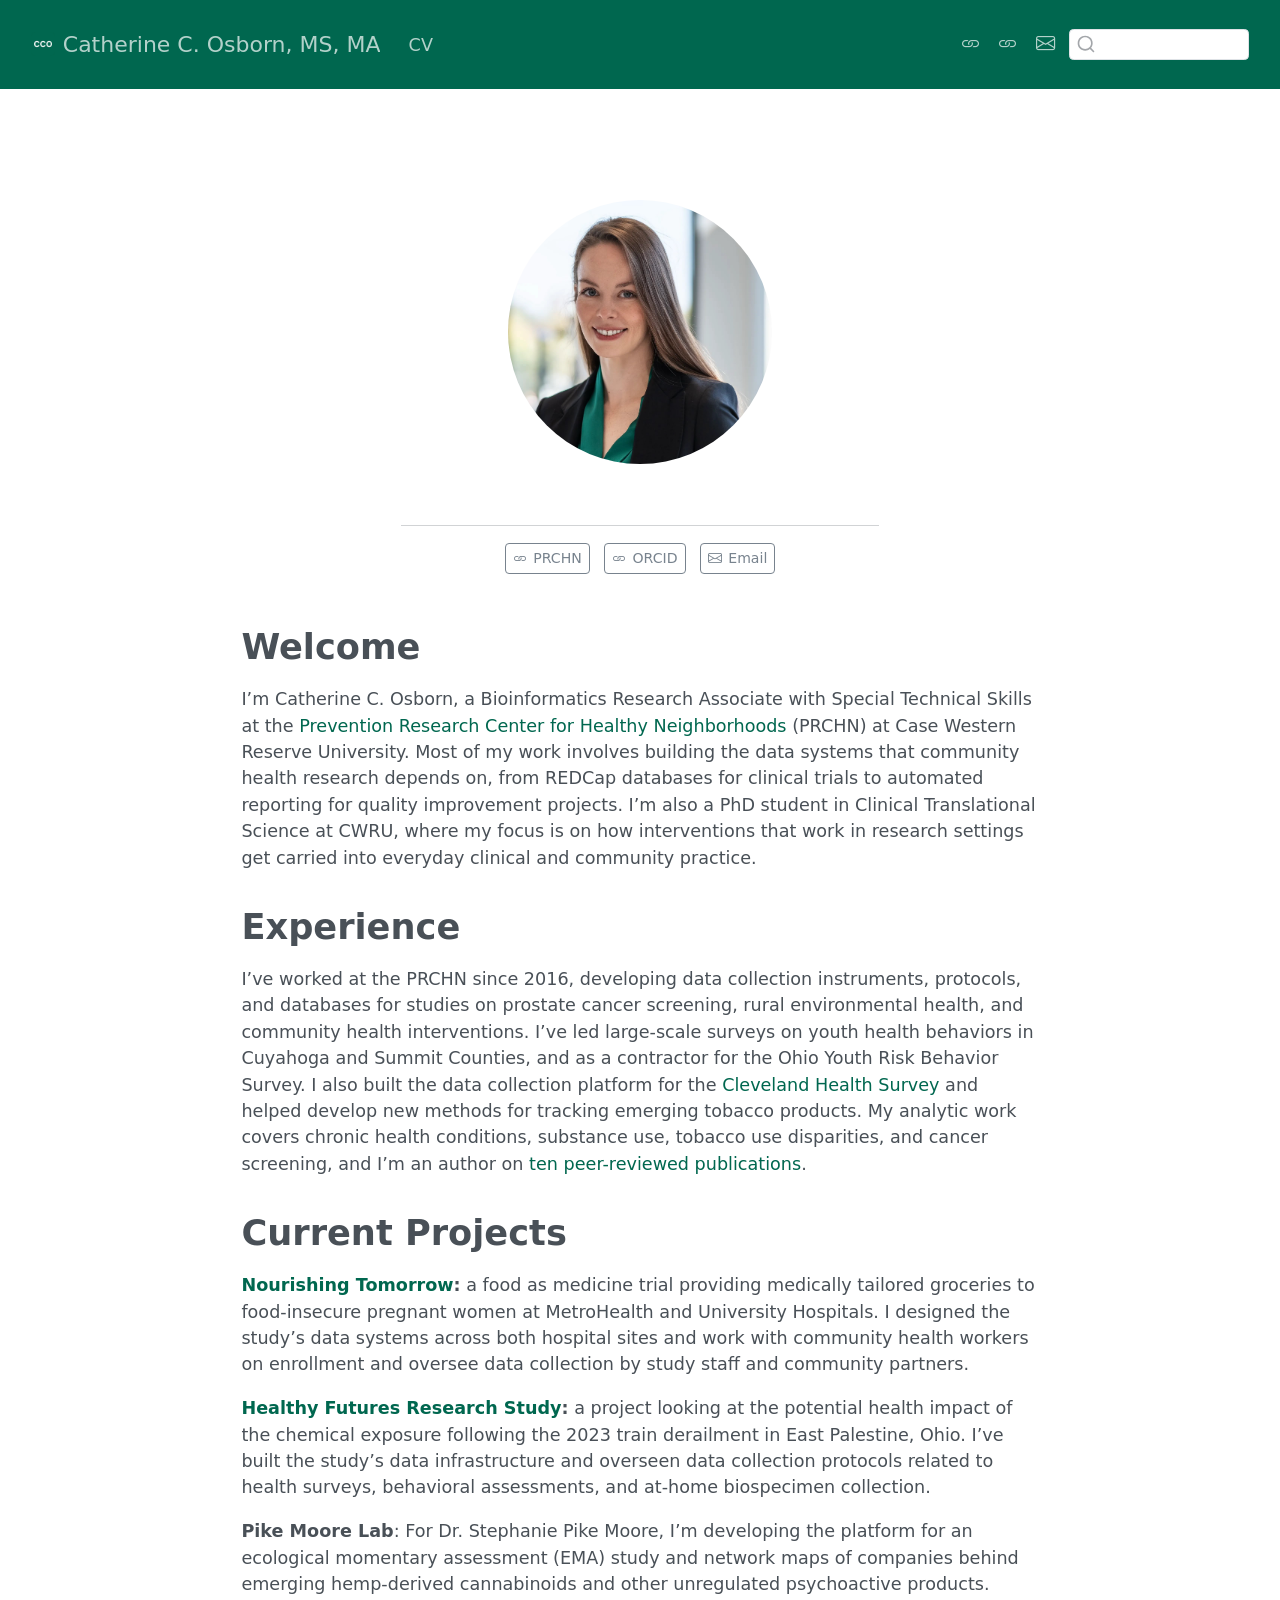
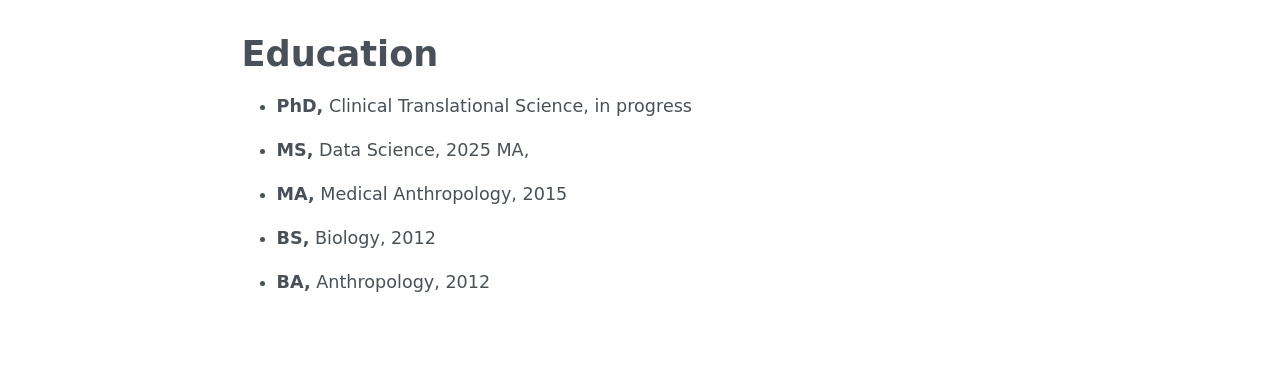
==== commit b89ef76d: "Add files via upload" ====
--- a/docs/index.html
+++ b/docs/index.html
@@ -35,7 +35,7 @@
 <script src="site_libs/quarto-search/fuse.min.js"></script>
 <script src="site_libs/quarto-search/quarto-search.js"></script>
 <meta name="quarto:offset" content="./">
-<link href="./img/favicon.png" rel="icon" type="image/png">
+<link href="./img/favicon-16.png" rel="icon" type="image/png">
 <script src="site_libs/quarto-html/quarto.js" type="module"></script>
 <script src="site_libs/quarto-html/tabsets/tabsets.js" type="module"></script>
 <script src="site_libs/quarto-html/popper.min.js"></script>
@@ -44,7 +44,7 @@
 <link href="site_libs/quarto-html/quarto-syntax-highlighting-64a204ab8560d761af7679ceaba22944.css" rel="stylesheet" id="quarto-text-highlighting-styles">
 <script src="site_libs/bootstrap/bootstrap.min.js"></script>
 <link href="site_libs/bootstrap/bootstrap-icons.css" rel="stylesheet">
-<link href="site_libs/bootstrap/bootstrap-b8b36463dbcfc0c9443b5ac0874d65e4.min.css" rel="stylesheet" append-hash="true" id="quarto-bootstrap" data-mode="light">
+<link href="site_libs/bootstrap/bootstrap-f537e0258725b829a759441b98ef9bc4.min.css" rel="stylesheet" append-hash="true" id="quarto-bootstrap" data-mode="light">
 <script id="quarto-search-options" type="application/json">{
   "location": "navbar",
   "copy-button": false,
@@ -83,8 +83,8 @@
       <div class="navbar-container container-fluid">
       <div class="navbar-brand-container mx-auto">
     <a href="./index.html" class="navbar-brand navbar-brand-logo">
-    <img src="./img/logo.png" alt="" class="navbar-logo light-content">
-    <img src="./img/logo.png" alt="" class="navbar-logo dark-content">
+    <img src="./img/favicon-512.png" alt="" class="navbar-logo light-content">
+    <img src="./img/favicon-512.png" alt="" class="navbar-logo dark-content">
     </a>
     <a class="navbar-brand" href="./index.html">
     <span class="navbar-title">Catherine C. Osborn, MS, MA</span>
@@ -159,7 +159,7 @@
 
 <section id="welcome" class="level1">
 <h1>Welcome</h1>
-<p>I’m Catherine C. Osborn, a Bioinformatics Research Associate with Special Technical Skills at the <a href="https://prchn.org/">Prevention Research Center for Healthy Neighborhoods</a> (PRCHN) at Case Western Reserve University. Most of my work involves building the data systems that community health research depends on, from REDCap databases for clinical trials to automated reporting for quality improvement projects. I’m also a PhD student in Clinical Translations Science at CWRU, where my focus is on how interventions that work in research settings get carried into everyday clinical and community practice.</p>
+<p>I’m Catherine C. Osborn, a Bioinformatics Research Associate with Special Technical Skills at the <a href="https://prchn.org/">Prevention Research Center for Healthy Neighborhoods</a> (PRCHN) at Case Western Reserve University. Most of my work involves building the data systems that community health research depends on, from REDCap databases for clinical trials to automated reporting for quality improvement projects. I’m also a PhD student in Clinical Translational Science at CWRU, where my focus is on how interventions that work in research settings get carried into everyday clinical and community practice.</p>
 </section>
 <section id="experience" class="level1">
 <h1>Experience</h1>
@@ -580,19 +580,6 @@
   });
   </script>
 </div> <!-- /content -->
-<footer class="footer">
-  <div class="nav-footer">
-    <div class="nav-footer-left">
-<p><span class="faux-block">© 2023 Marvin Schmitt CC BY-SA 4.0</span></p>
-</div>   
-    <div class="nav-footer-center">
-<p><span class="faux-block"><a href="https://www.marvinschmitt.com/blog/website-tutorial-quarto/">View the tutorial for this template!</a></span></p>
-</div>
-    <div class="nav-footer-right">
-<p><span class="faux-block"><a href="https://github.com/marvinschmitt/quarto-website-template/">View source on GitHub</a></span></p>
-</div>
-  </div>
-</footer>
 
 
 
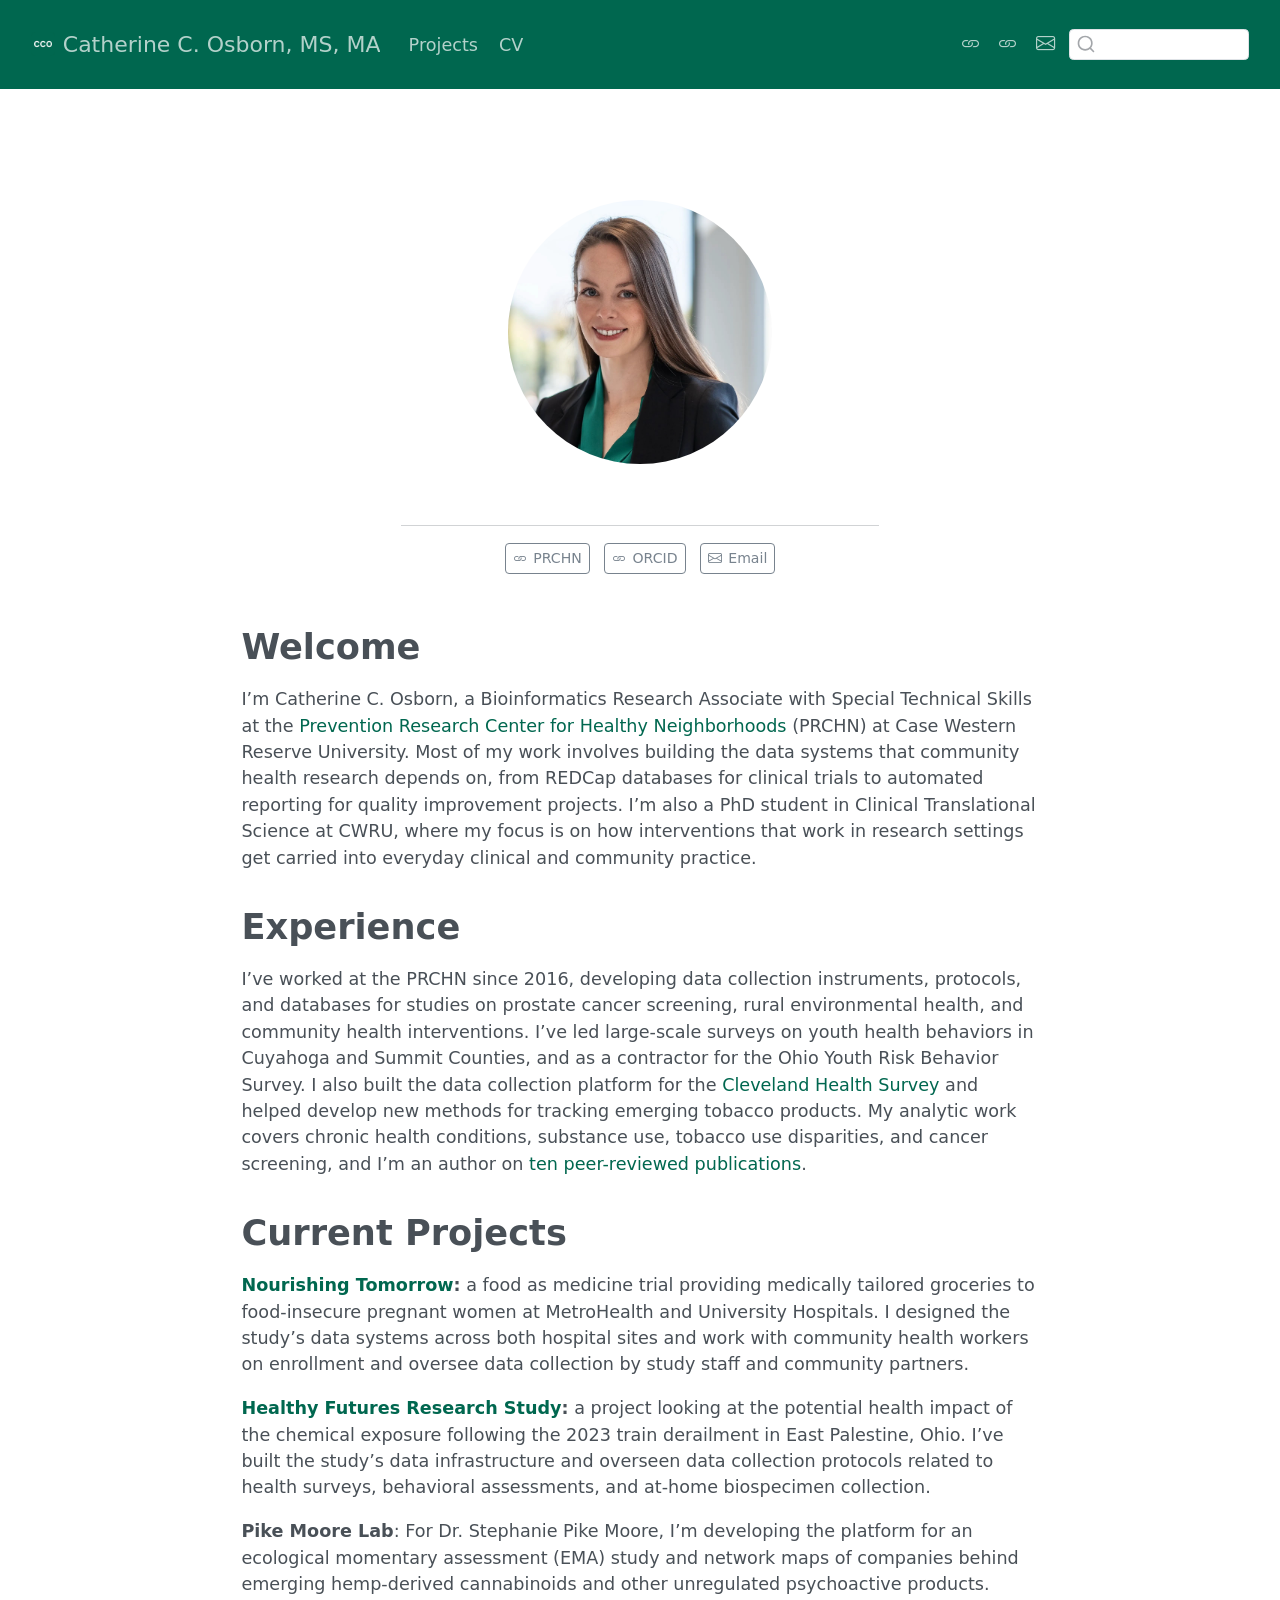
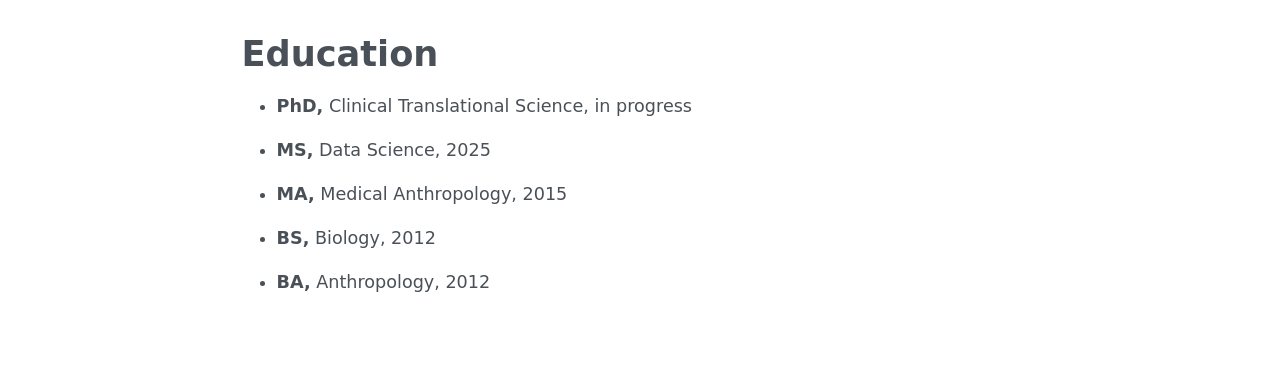
==== commit 499fe5ba: "Add files via upload" ====
--- a/docs/index.html
+++ b/docs/index.html
@@ -97,6 +97,10 @@
           <div class="collapse navbar-collapse" id="navbarCollapse">
             <ul class="navbar-nav navbar-nav-scroll me-auto">
   <li class="nav-item">
+    <a class="nav-link" href="./projects/index.html"> 
+<span class="menu-text">Projects</span></a>
+  </li>  
+  <li class="nav-item">
     <a class="nav-link" href="./cv/index.html"> 
 <span class="menu-text">CV</span></a>
   </li>  
@@ -175,7 +179,7 @@
 <h1>Education</h1>
 <ul>
 <li><p><strong>PhD,</strong> Clinical Translational Science, in progress</p></li>
-<li><p><strong>MS,</strong> Data Science, 2025 MA,</p></li>
+<li><p><strong>MS,</strong> Data Science, 2025</p></li>
 <li><p><strong>MA,</strong> Medical Anthropology, 2015</p></li>
 <li><p><strong>BS,</strong> Biology, 2012</p></li>
 <li><p><strong>BA,</strong> Anthropology, 2012</p></li>
